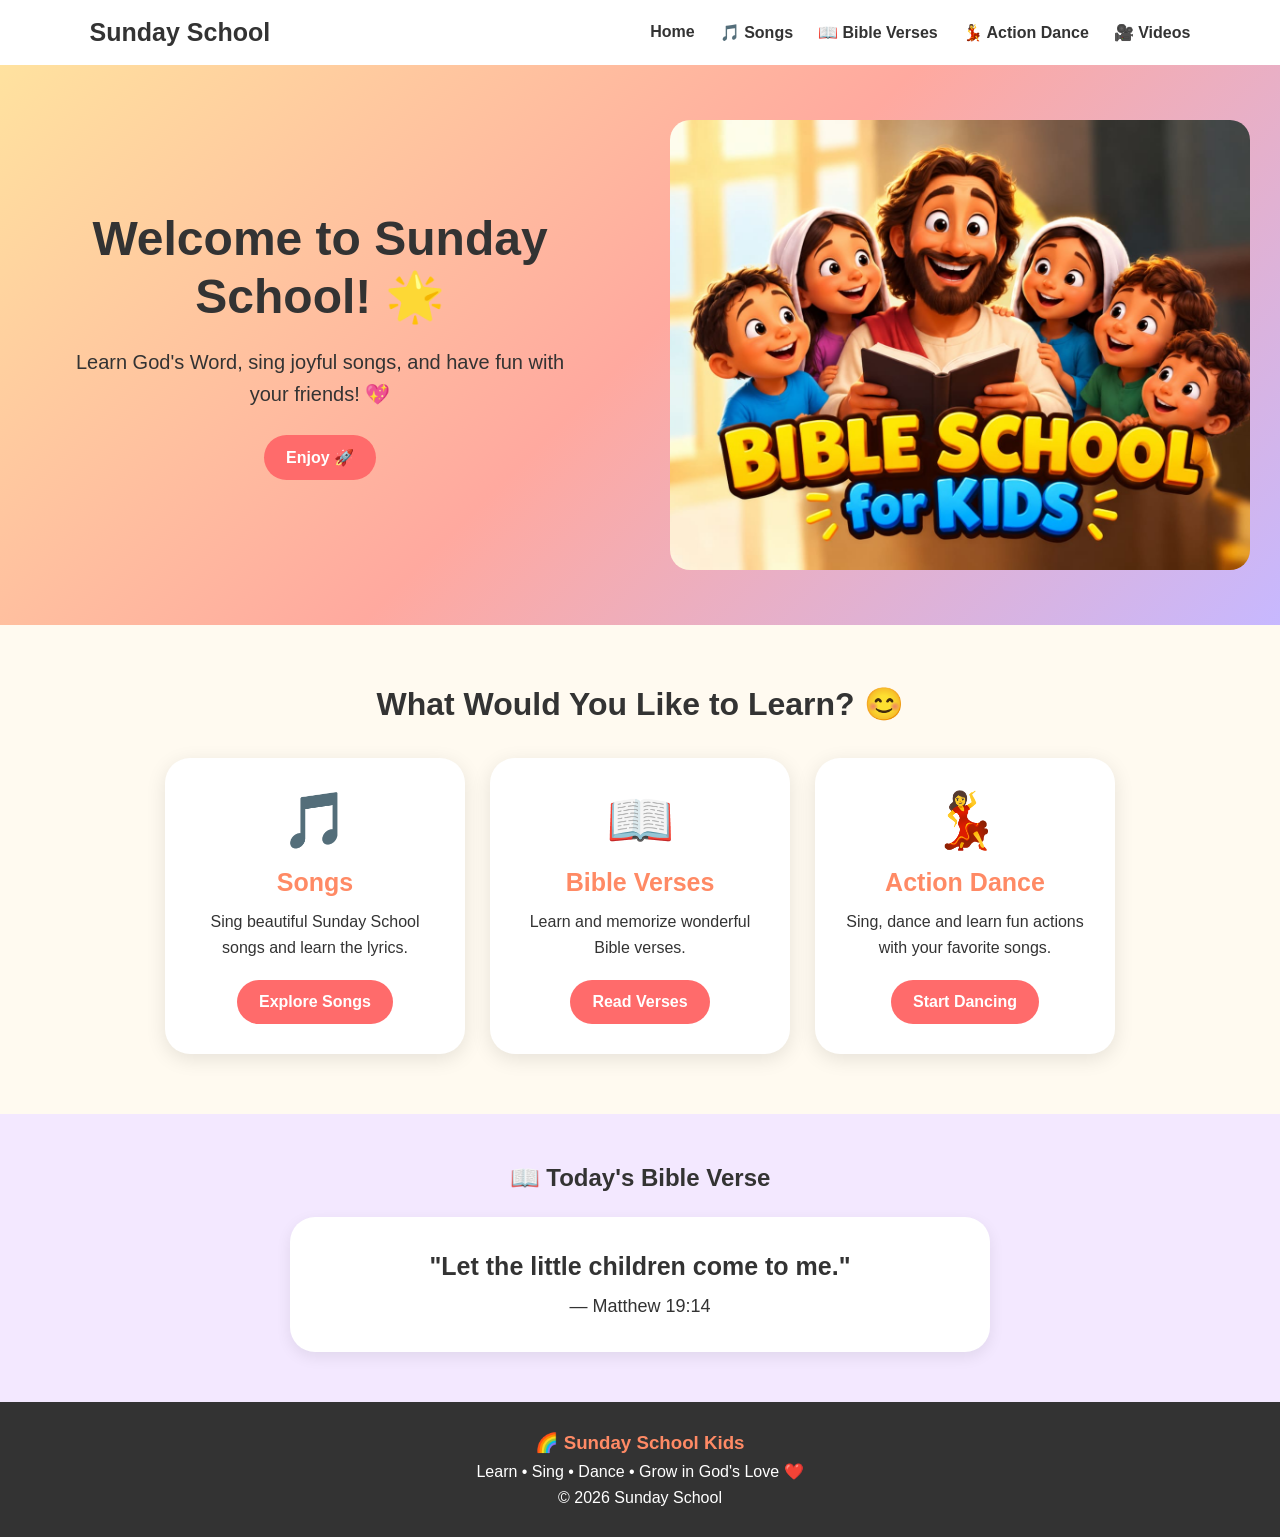
==== index.html @ cd42aa2e "Update index.html" ====
<!DOCTYPE html>
<html lang="en">

<head>

    <meta charset="UTF-8">

    <meta name="viewport"
          content="width=device-width, initial-scale=1.0">

    <title>Sunday School Kids</title>

    <link rel="stylesheet" href="style.css">

</head>


<body>


    <!-- =========================
         NAVIGATION
    ========================== -->

    <header>

        <div class="logo">
            Sunday School
        </div>

        <nav>

            <a href="index.html">
                Home
            </a>

            <a href="songs.html">
                🎵 Songs
            </a>

            <a href="verses.html">
                📖 Bible Verses
            </a>

            <a href="dance.html">
                💃 Action Dance
            </a>

            <a href="video.html">
                🎥 Videos
            </a>

        </nav>

    </header>


    <!-- =========================
         HERO SECTION
         TWO PARTS
    ========================== -->

    <section class="hero">


        <!-- =========================
             LEFT PART
             BACKGROUND + TEXT
        ========================== -->

        <div class="hero-left">

            <h1>
                Welcome to Sunday School! 🌟
            </h1>

            <p>
                Learn God's Word, sing joyful songs,
                and have fun with your friends! 💖
            </p>

            <button onclick="Enjoy()">
                Enjoy 🚀
            </button>

        </div>


        <!-- =========================
             RIGHT PART
             IMAGE
        ========================== -->

        <div class="hero-right">

            <img
                src="school.jpeg"
                alt="Bible School for Kids">

        </div>


    </section>


    <!-- =========================
         MAIN FEATURES
    ========================== -->

    <section class="features">

        <h2>
            What Would You Like to Learn? 😊
        </h2>


        <div class="cards">


            <!-- =========================
                 SONGS
            ========================== -->

            <div class="card songs">

                <div class="icon">
                    🎵
                </div>

                <h3>
                    Songs
                </h3>

                <p>
                    Sing beautiful Sunday School songs
                    and learn the lyrics.
                </p>

                <button
                    onclick="window.location.href='songs.html'">

                    Explore Songs

                </button>

            </div>


            <!-- =========================
                 BIBLE VERSES
            ========================== -->

            <div class="card verses">

                <div class="icon">
                    📖
                </div>

                <h3>
                    Bible Verses
                </h3>

                <p>
                    Learn and memorize wonderful
                    Bible verses.
                </p>

                <button
                    onclick="window.location.href='verses.html'">

                    Read Verses

                </button>

            </div>


            <!-- =========================
                 ACTION DANCE
            ========================== -->

            <div class="card dance">

                <div class="icon">
                    💃
                </div>

                <h3>
                    Action Dance
                </h3>

                <p>
                    Sing, dance and learn fun actions
                    with your favorite songs.
                </p>

                <button
                    onclick="window.location.href='dance.html'">

                    Start Dancing

                </button>

            </div>


        </div>

    </section>


    <!-- =========================
         BIBLE VERSE
    ========================== -->

    <section class="verse-section">

        <h2>
            📖 Today's Bible Verse
        </h2>

        <div class="verse-card">

            <p class="verse">
                "Let the little children come to me."
            </p>

            <p class="reference">
                — Matthew 19:14
            </p>

        </div>

    </section>


    <!-- =========================
         FOOTER
    ========================== -->

    <footer>

        <h3>
            🌈 Sunday School Kids
        </h3>

        <p>
            Learn • Sing • Dance • Grow in God's Love ❤️
        </p>

        <p>
            © 2026 Sunday School
        </p>

    </footer>


    <!-- =========================
         JAVASCRIPT
    ========================== -->

    <script src="script.js"></script>


</body>

</html>
---- style.css ----
/* =========================
   GENERAL
========================= */

* {
    margin: 0;
    padding: 0;
    box-sizing: border-box;
}

body {
    font-family: Arial, sans-serif;
    background: #fffaf0;
    color: #333;
}


/* =========================
   NAVIGATION
========================= */

header {
    background: white;
    padding: 18px 7%;

    display: flex;
    justify-content: space-between;
    align-items: center;

    box-shadow: 0 2px 10px rgba(0, 0, 0, 0.08);
}

.logo {
    font-size: 25px;
    font-weight: bold;
}

nav {
    display: flex;
    gap: 25px;
}

nav a {
    text-decoration: none;
    color: #333;
    font-weight: bold;
}

nav a:hover {
    color: #ff7a59;
}


/* =========================
   HERO SECTION
   TWO PARTS
========================= */

.hero {
    width: 100%;
    min-height: 560px;

    display: flex;
    flex-direction: row;

    padding: 0;
    margin: 0;

    background: linear-gradient(
        135deg,
        #ffe29f,
        #ffa99f,
        #c7b8ff
    );
}


/* =========================
   LEFT PART
   WELCOME CONTENT
========================= */

.hero-left {
    width: 50%;
    min-height: 560px;

    display: flex;
    flex-direction: column;

    justify-content: center;
    align-items: center;

    text-align: center;

    padding: 50px;

    box-sizing: border-box;
}

.hero-left h1 {
    font-size: 48px;

    margin-bottom: 20px;

    line-height: 1.2;
}

.hero-left p {
    font-size: 20px;

    line-height: 1.6;

    margin-bottom: 25px;

    max-width: 500px;
}


/* =========================
   ENJOY BUTTON
========================= */

.hero-left button {
    border: none;

    padding: 13px 22px;

    border-radius: 25px;

    background: #ff6b6b;

    color: white;

    font-size: 16px;

    font-weight: bold;

    cursor: pointer;
}

.hero-left button:hover {
    transform: scale(1.05);
}


/* =========================
   RIGHT PART
   IMAGE
========================= */

.hero-right {
    width: 50%;
    min-height: 560px;

    display: flex;

    justify-content: center;
    align-items: center;

    padding: 30px;

    box-sizing: border-box;
}


/* =========================
   SCHOOL IMAGE
========================= */

.hero-right img {
    width: 100%;

    max-width: 600px;

    height: 450px;

    object-fit: cover;

    display: block;

    border-radius: 20px;
}


/* =========================
   FEATURES
========================= */

.features {
    padding: 60px 8%;
    text-align: center;
}

.features h2 {
    font-size: 32px;
    margin-bottom: 35px;
}

.cards {
    display: flex;

    justify-content: center;

    gap: 25px;

    flex-wrap: wrap;
}

.card {
    width: 300px;

    padding: 30px;

    border-radius: 25px;

    background: white;

    box-shadow: 0 5px 20px rgba(0, 0, 0, 0.1);

    transition: 0.3s;
}

.card:hover {
    transform: translateY(-8px);
}

.icon {
    font-size: 55px;
    margin-bottom: 15px;
}

.card h3 {
    font-size: 25px;
    margin-bottom: 12px;
}

.card p {
    line-height: 1.6;
    margin-bottom: 20px;
}


/* =========================
   CARD BUTTONS
========================= */

.card button {
    border: none;

    padding: 13px 22px;

    border-radius: 25px;

    background: #ff6b6b;

    color: white;

    font-size: 16px;

    font-weight: bold;

    cursor: pointer;
}

.card button:hover {
    transform: scale(1.05);
}


/* =========================
   BIBLE VERSE
========================= */

.verse-section {
    padding: 50px 8%;

    text-align: center;

    background: #f3e8ff;
}

.verse-section h2 {
    margin-bottom: 25px;
}

.verse-card {
    max-width: 700px;

    margin: auto;

    background: white;

    padding: 35px;

    border-radius: 25px;

    box-shadow: 0 5px 15px rgba(0, 0, 0, 0.08);
}

.verse {
    font-size: 25px;

    font-weight: bold;

    margin-bottom: 15px;
}

.reference {
    font-size: 18px;
}


/* =========================
   FOOTER
========================= */

footer {
    text-align: center;

    padding: 30px;

    background: #333;

    color: white;
}

footer p {
    margin-top: 8px;
}


/* =========================
   MOBILE
========================= */

@media (max-width: 768px) {

    header {
        flex-direction: column;
        gap: 15px;
    }

    nav {
        flex-wrap: wrap;

        justify-content: center;

        gap: 12px;
    }


    /* HERO BECOMES VERTICAL */

    .hero {
        flex-direction: column;

        min-height: auto;
    }


    /* LEFT PART */

    .hero-left {
        width: 100%;

        min-height: 350px;

        padding: 40px 20px;
    }


    /* RIGHT PART */

    .hero-right {
        width: 100%;

        min-height: auto;

        padding: 20px;
    }


    /* IMAGE */

    .hero-right img {
        width: 100%;

        max-width: 600px;

        height: auto;
    }


    /* HEADING */

    .hero-left h1 {
        font-size: 35px;
    }


    /* TEXT */

    .hero-left p {
        font-size: 18px;
    }

}


/* =========================
   SONGS PAGE
========================= */

.songs-hero {
    text-align: center;

    padding: 60px 20px;

    background: linear-gradient(
        135deg,
        #ffe29f,
        #ffa99f,
        #c7b8ff
    );
}

.songs-hero h1 {
    font-size: 42px;

    margin-bottom: 15px;
}

.songs-hero p {
    font-size: 20px;
}


/* =========================
   SONG SEARCH
========================= */

.song-search {
    text-align: center;

    padding: 30px;
}

.song-search input {
    width: 80%;

    max-width: 600px;

    padding: 15px 20px;

    border: 2px solid #ddd;

    border-radius: 30px;

    font-size: 17px;
}


/* =========================
   ALPHABET
========================= */

.alphabet {
    text-align: center;

    padding: 10px 20px 30px;
}

.alphabet button {
    margin: 5px;

    padding: 10px 16px;

    border: none;

    border-radius: 20px;

    background: #ff8a65;

    color: white;

    font-weight: bold;

    cursor: pointer;
}

.alphabet button:hover {
    transform: scale(1.05);
}


/* =========================
   SONGS
========================= */

.songs-container {
    padding: 30px 8% 70px;

    display: flex;

    justify-content: center;

    gap: 25px;

    flex-wrap: wrap;
}

.song-card {
    width: 310px;

    padding: 30px;

    background: white;

    border-radius: 25px;

    text-align: center;

    box-shadow: 0 5px 20px rgba(0, 0, 0, 0.1);

    transition: 0.3s;
}

.song-card:hover {
    transform: translateY(-8px);
}

.song-icon {
    font-size: 60px;

    margin-bottom: 15px;
}

.song-card h2 {
    font-size: 23px;

    margin-bottom: 12px;
}

.song-card p {
    line-height: 1.5;

    margin-bottom: 20px;
}

.song-card button {
    border: none;

    padding: 10px 15px;

    margin: 5px;

    border-radius: 20px;

    background: #ff6b6b;

    color: white;

    cursor: pointer;

    font-weight: bold;
}


/* =========================
   POPUP
========================= */

.popup {
    display: none;

    position: fixed;

    top: 0;
    left: 0;

    width: 100%;
    height: 100%;

    background: rgba(0, 0, 0, 0.6);

    justify-content: center;

    align-items: center;

    padding: 20px;
}

.popup-content {
    background: white;

    max-width: 600px;

    width: 100%;

    max-height: 80vh;

    overflow-y: auto;

    padding: 35px;

    border-radius: 25px;

    position: relative;
}

.popup-content h2 {
    margin-bottom: 20px;
}

.close {
    position: absolute;

    right: 20px;
    top: 10px;

    font-size: 35px;

    cursor: pointer;
}


/* =========================
   SIMPLE SONG PAGE
========================= */

.song {
    background: white;

    width: 300px;

    margin: 30px auto;

    padding: 25px;

    border-radius: 20px;

    box-shadow: 0 5px 15px #ccc;
}

#lyrics {
    display: none;

    background: white;

    max-width: 500px;

    margin: 20px auto;

    padding: 25px;

    border-radius: 20px;
}

h3 {
    color: #ff8a65;
}
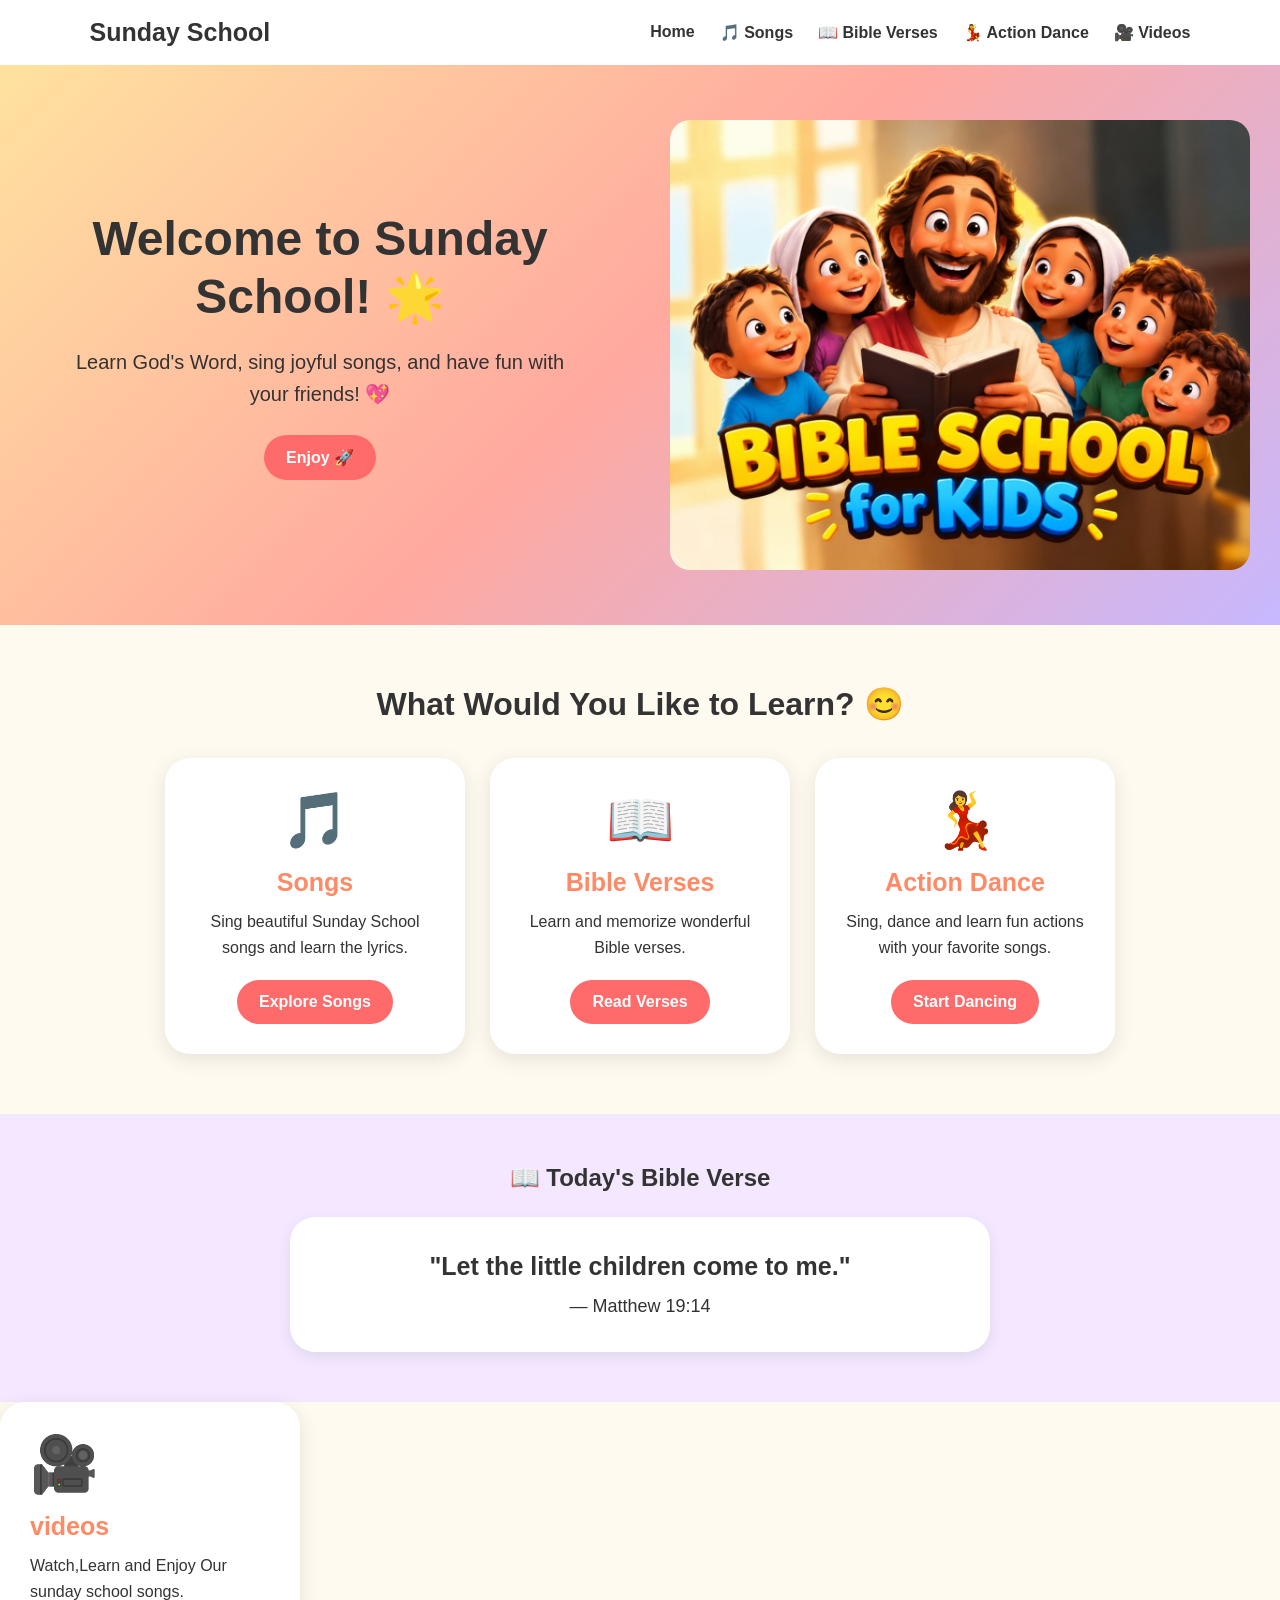
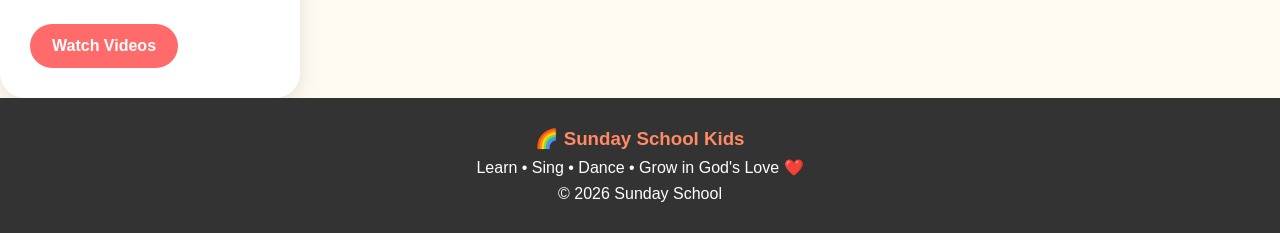
==== commit 8b49ebed: "Update index.html" ====
--- a/index.html
+++ b/index.html
@@ -203,6 +203,8 @@
 
             </div>
 
+         
+
 
         </div>
 
@@ -233,6 +235,35 @@
 
     </section>
 
+    
+
+            <!-- =========================
+                 SONGS
+            ========================== -->
+
+            <div class="card video">
+
+                <div class="icon">
+                    🎥
+                </div>
+
+                <h3>
+                    videos
+                </h3>
+
+                <p>
+                    Watch,Learn and Enjoy Our sunday school songs.
+                </p>
+
+                <button
+                    onclick="window.location.href='video.html'">
+
+                    Watch Videos
+
+                </button>
+
+            </div>
+
 
     <!-- =========================
          FOOTER
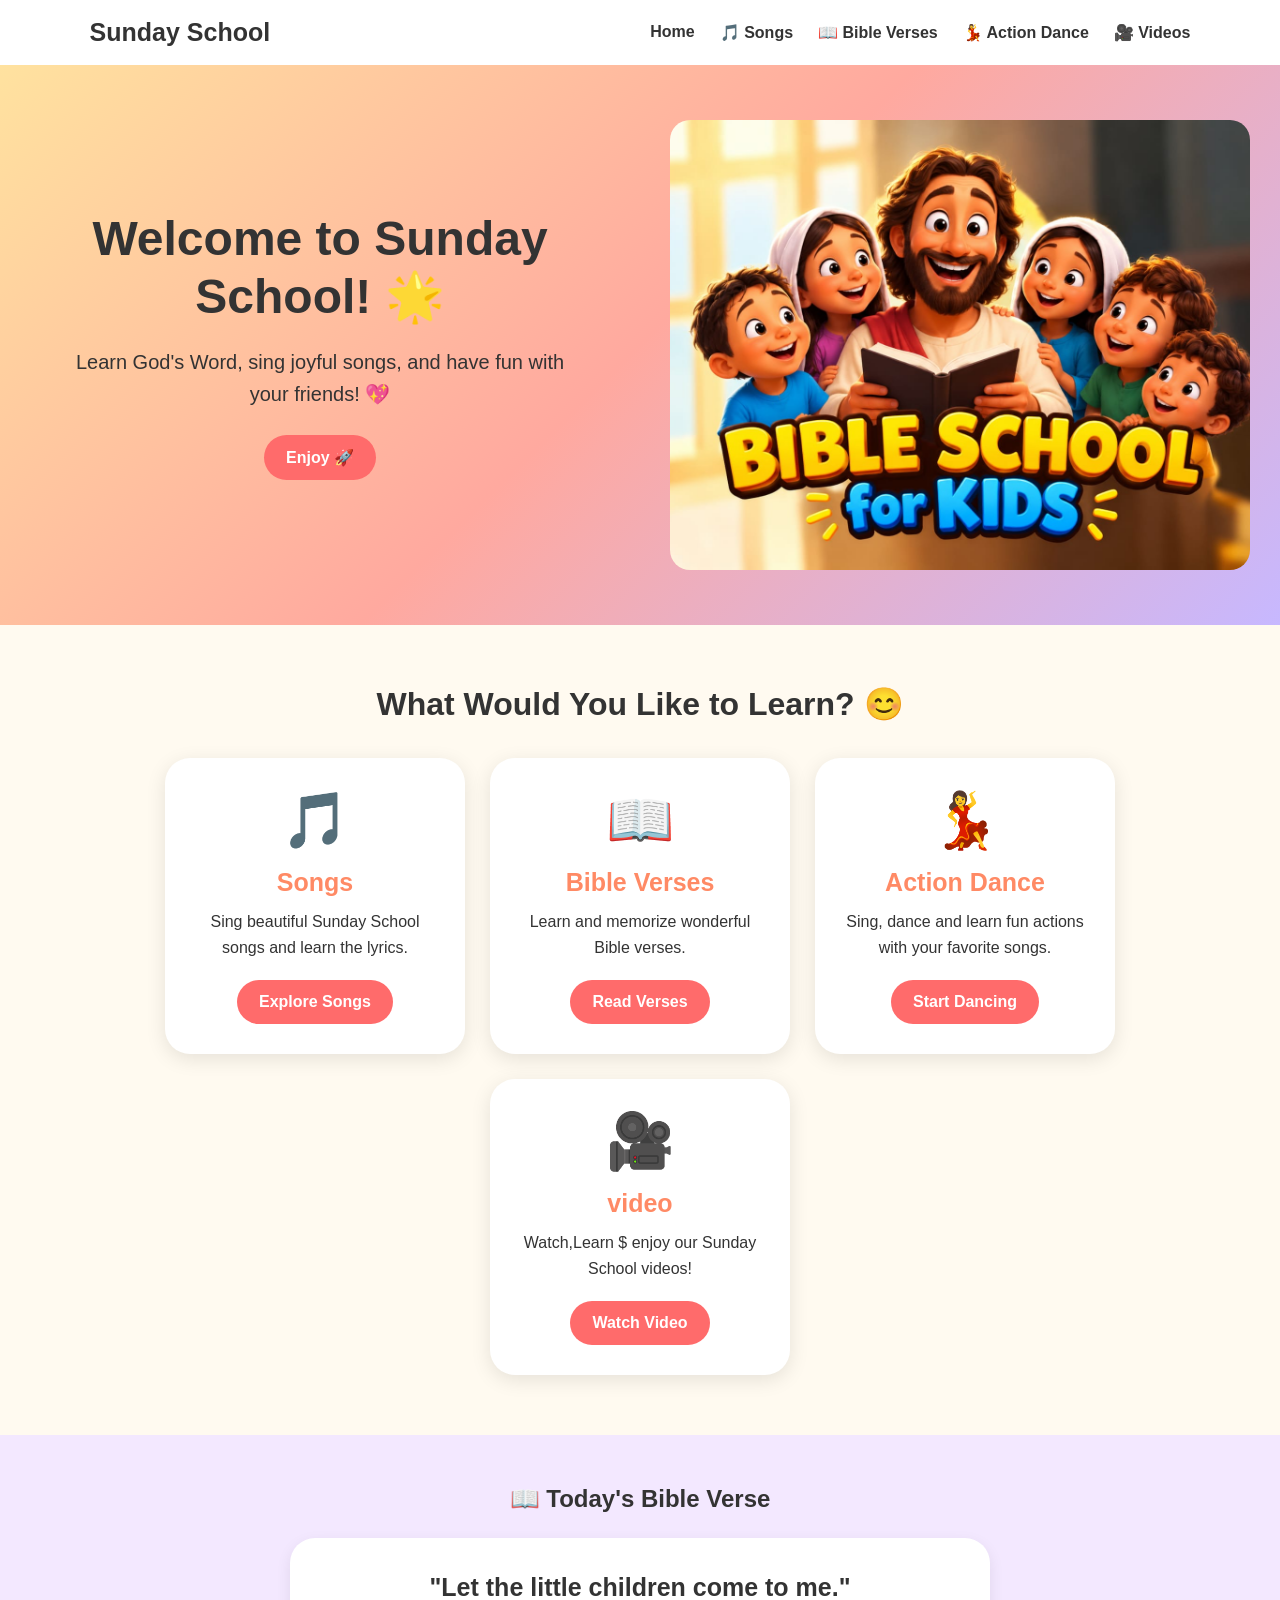
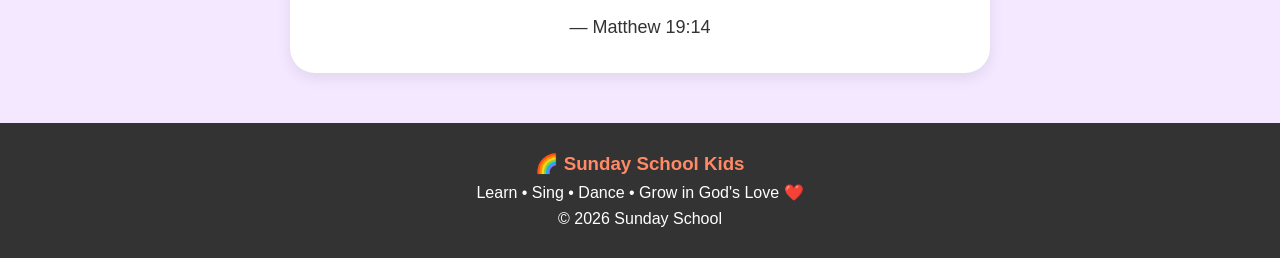
==== commit ebbf34db: "Update index.html" ====
--- a/index.html
+++ b/index.html
@@ -202,9 +202,27 @@
                 </button>
 
             </div>
-
-         
-
+            
+            <!-- =========================
+                 VIDEO
+            ========================== -->
+           <div class="card video">
+
+                <div class="icon">
+                    🎥
+                </div>
+
+                <h3>video</h3>
+
+                <p>
+                  Watch,Learn $ enjoy our Sunday School videos!
+                </p>
+
+                <button onclick="window.location.href='video.html'">
+                    Watch Video
+                </button>
+
+            </div>
 
         </div>
 
@@ -237,32 +255,8 @@
 
     
 
-            <!-- =========================
-                 SONGS
-            ========================== -->
-
-            <div class="card video">
-
-                <div class="icon">
-                    🎥
-                </div>
-
-                <h3>
-                    videos
-                </h3>
-
-                <p>
-                    Watch,Learn and Enjoy Our sunday school songs.
-                </p>
-
-                <button
-                    onclick="window.location.href='video.html'">
-
-                    Watch Videos
-
-                </button>
-
-            </div>
+           
+
 
 
     <!-- =========================
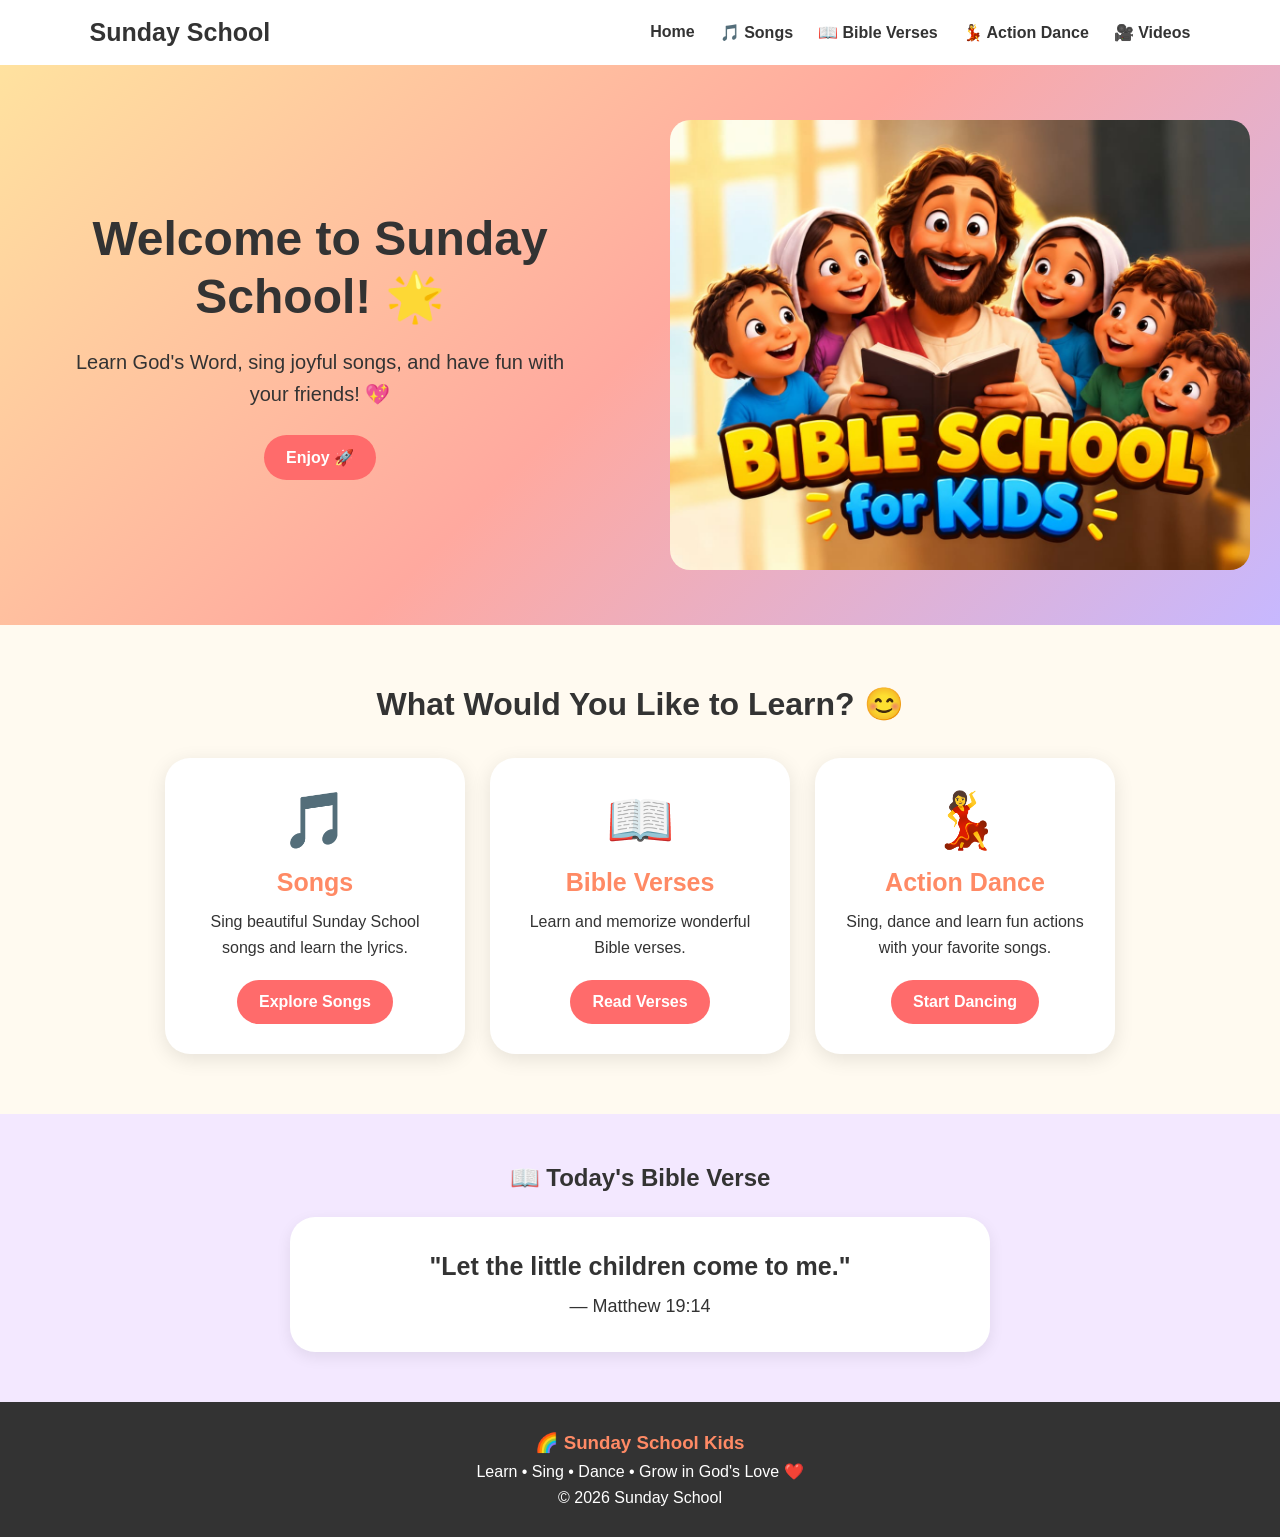
==== commit 4b2b7765: "Update index.html" ====
--- a/index.html
+++ b/index.html
@@ -202,27 +202,7 @@
                 </button>
 
             </div>
-            
-            <!-- =========================
-                 VIDEO
-            ========================== -->
-           <div class="card video">
-
-                <div class="icon">
-                    🎥
-                </div>
-
-                <h3>video</h3>
-
-                <p>
-                  Watch,Learn $ enjoy our Sunday School videos!
-                </p>
-
-                <button onclick="window.location.href='video.html'">
-                    Watch Video
-                </button>
-
-            </div>
+       
 
         </div>
 
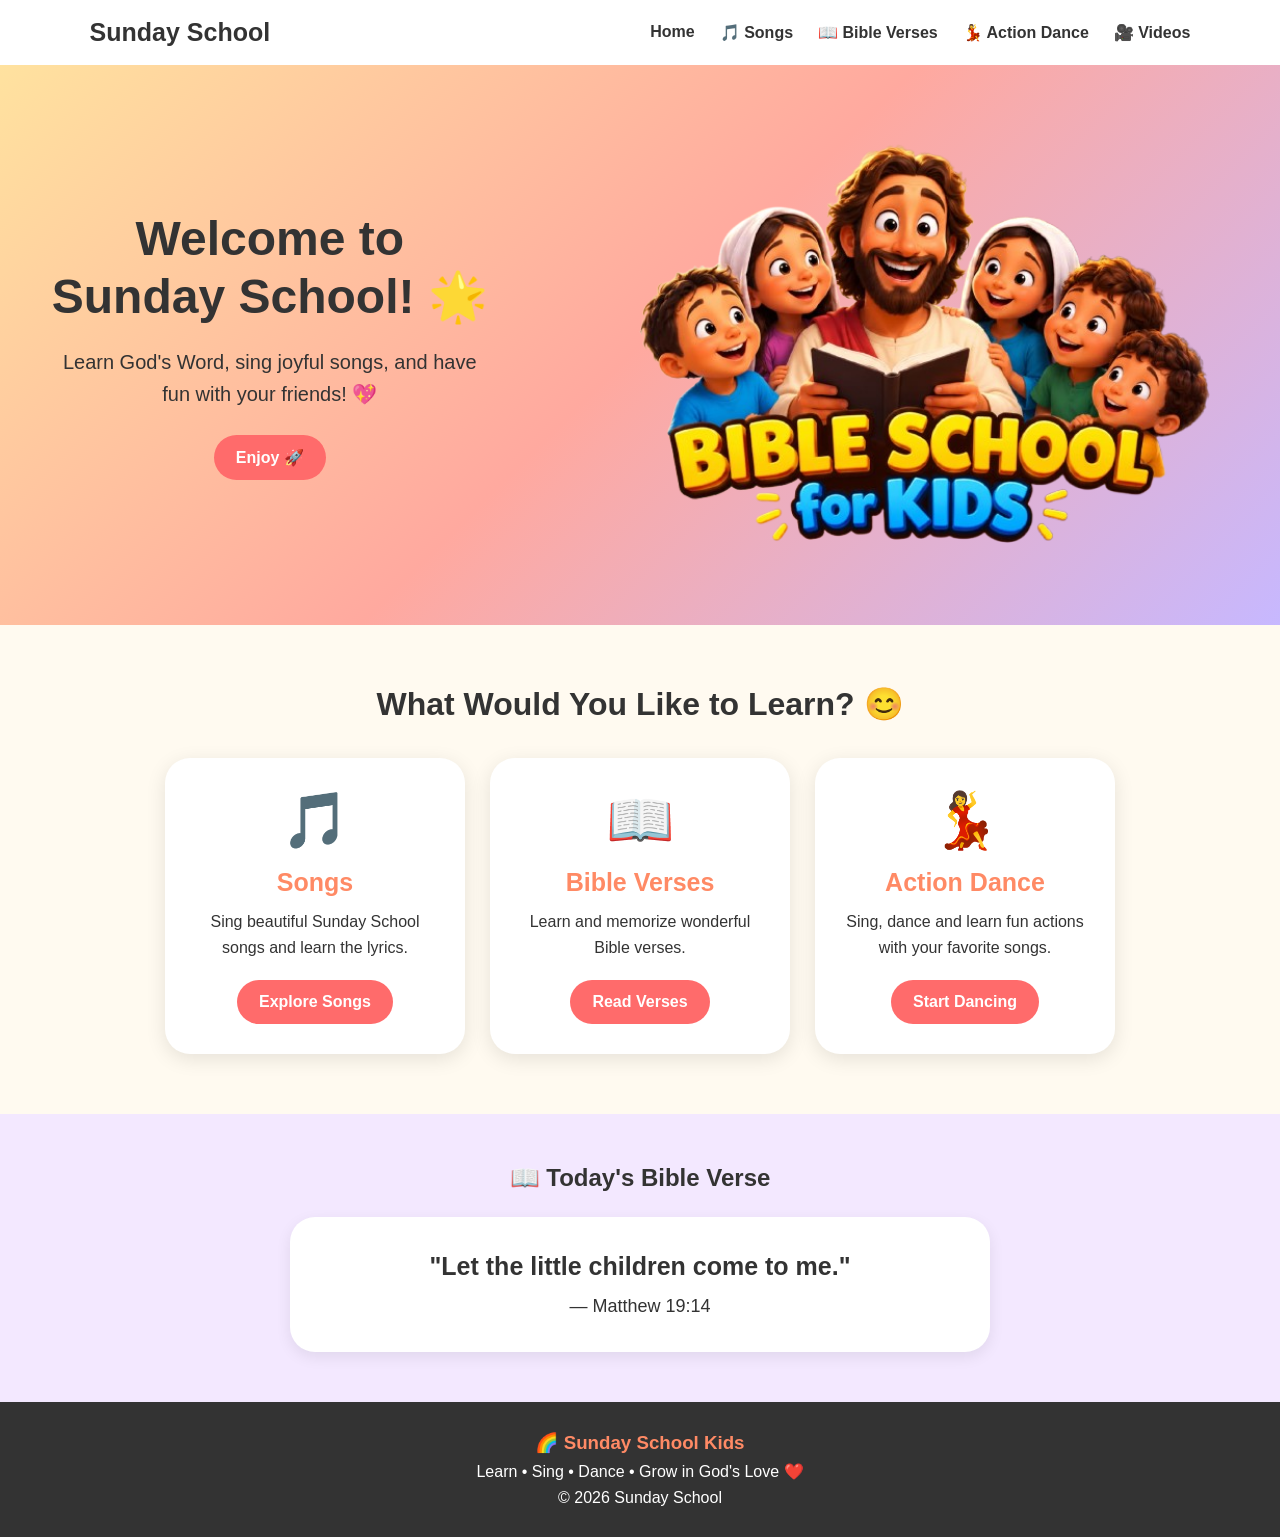
==== commit 9d0d884f: "Update index.html" ====
--- a/index.html
+++ b/index.html
@@ -94,7 +94,7 @@
         <div class="hero-right">
 
             <img
-                src="school.jpeg"
+                src="school.png"
                 alt="Bible School for Kids">
 
         </div>
--- a/style.css
+++ b/style.css
@@ -149,7 +149,7 @@
 ========================= */
 
 .hero-right {
-    width: 50%;
+    width: 70%;
     min-height: 560px;
 
     display: flex;
@@ -658,4 +658,4 @@
 
 h3 {
     color: #ff8a65;
-}+}
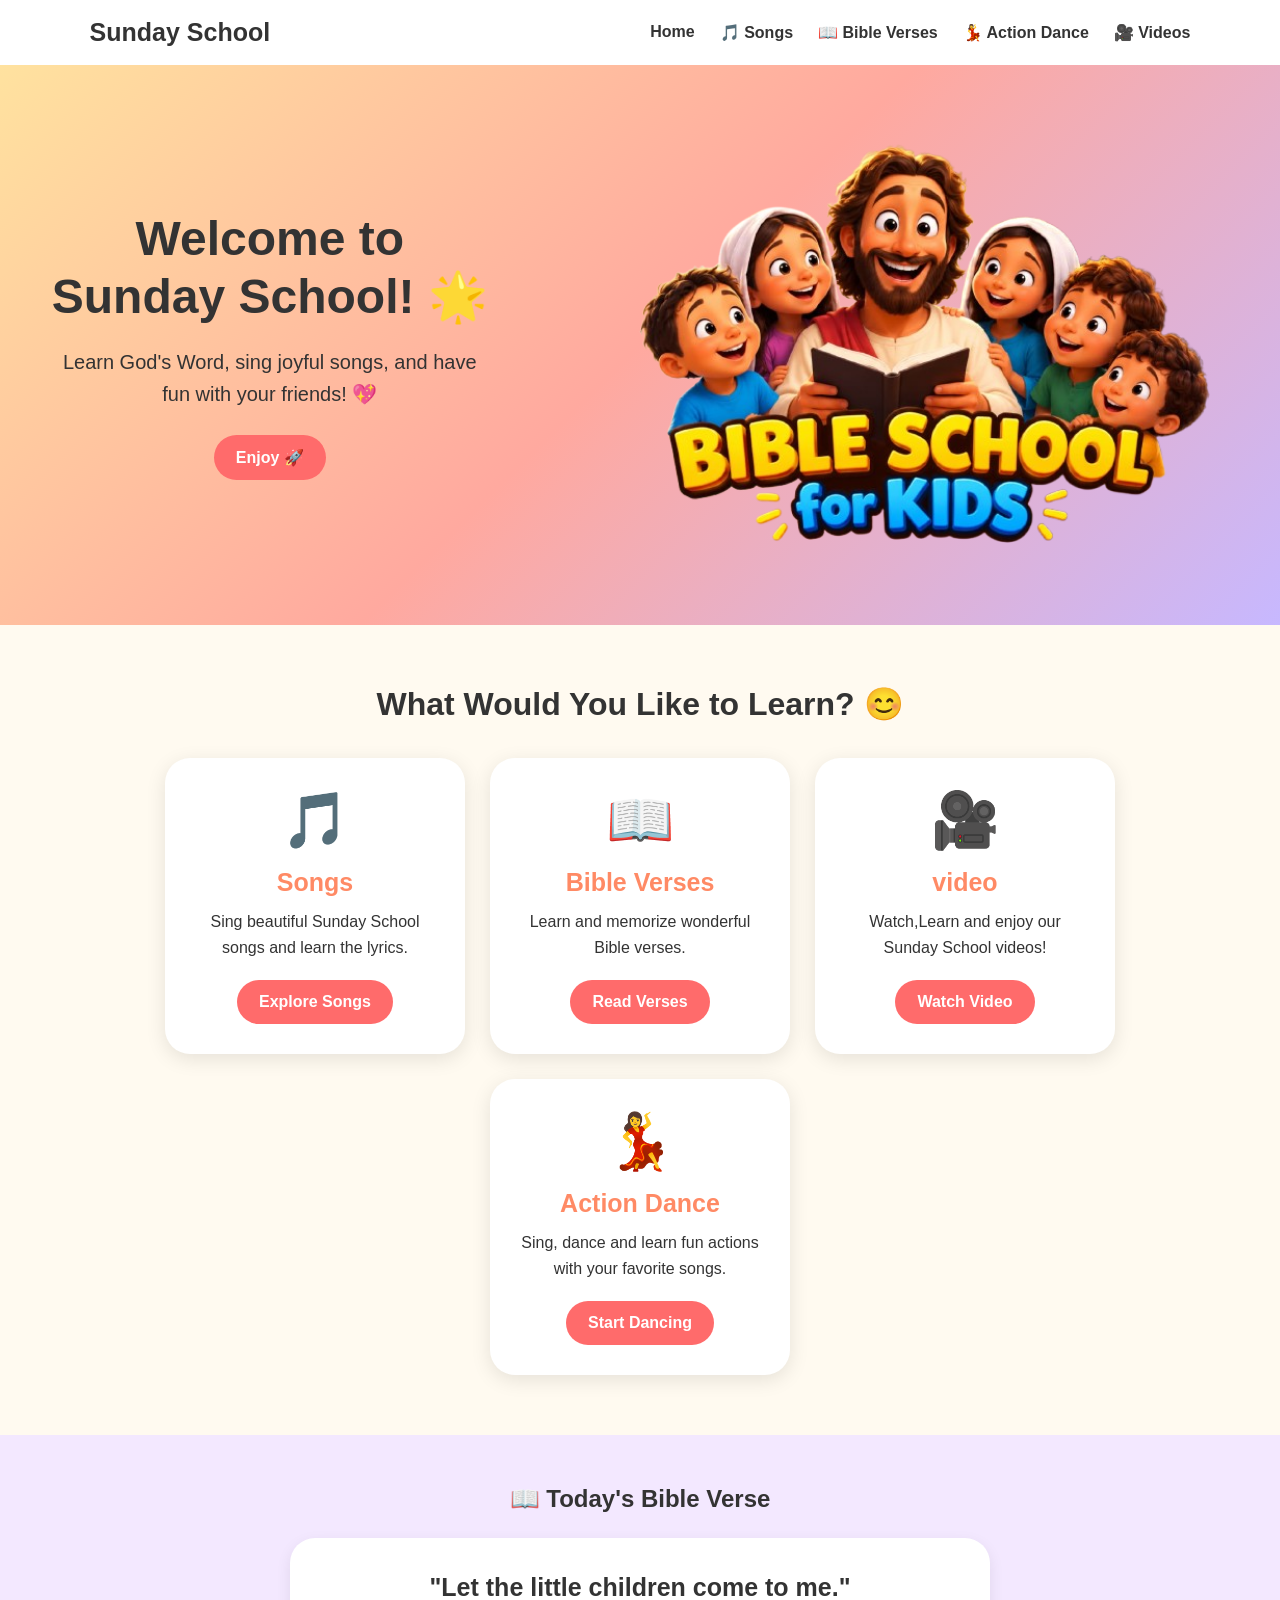
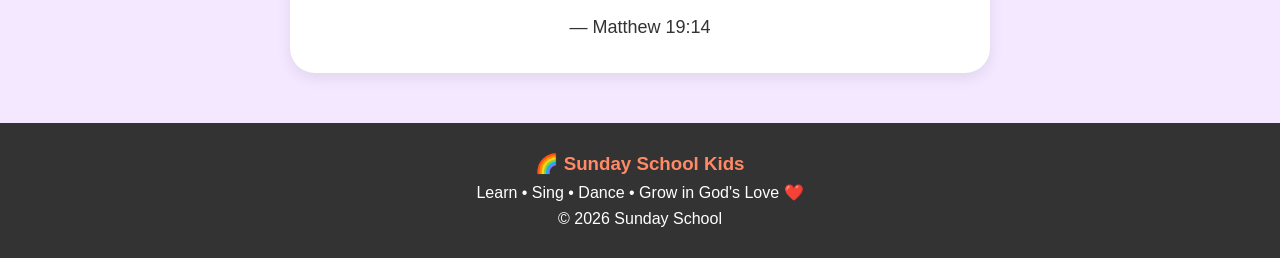
==== commit 2168d2df: "Update index.html" ====
--- a/index.html
+++ b/index.html
@@ -174,6 +174,22 @@
 
             </div>
 
+             <div class="card video">
+
+                <div class="icon">🎥</div>
+
+                <h3>video</h3>
+
+                <p>
+                  Watch,Learn and enjoy our Sunday School videos!
+                </p>
+
+                <button onclick="window.location.href='video.html'">
+                    Watch Video
+                </button>
+
+            </div>
+
 
             <!-- =========================
                  ACTION DANCE
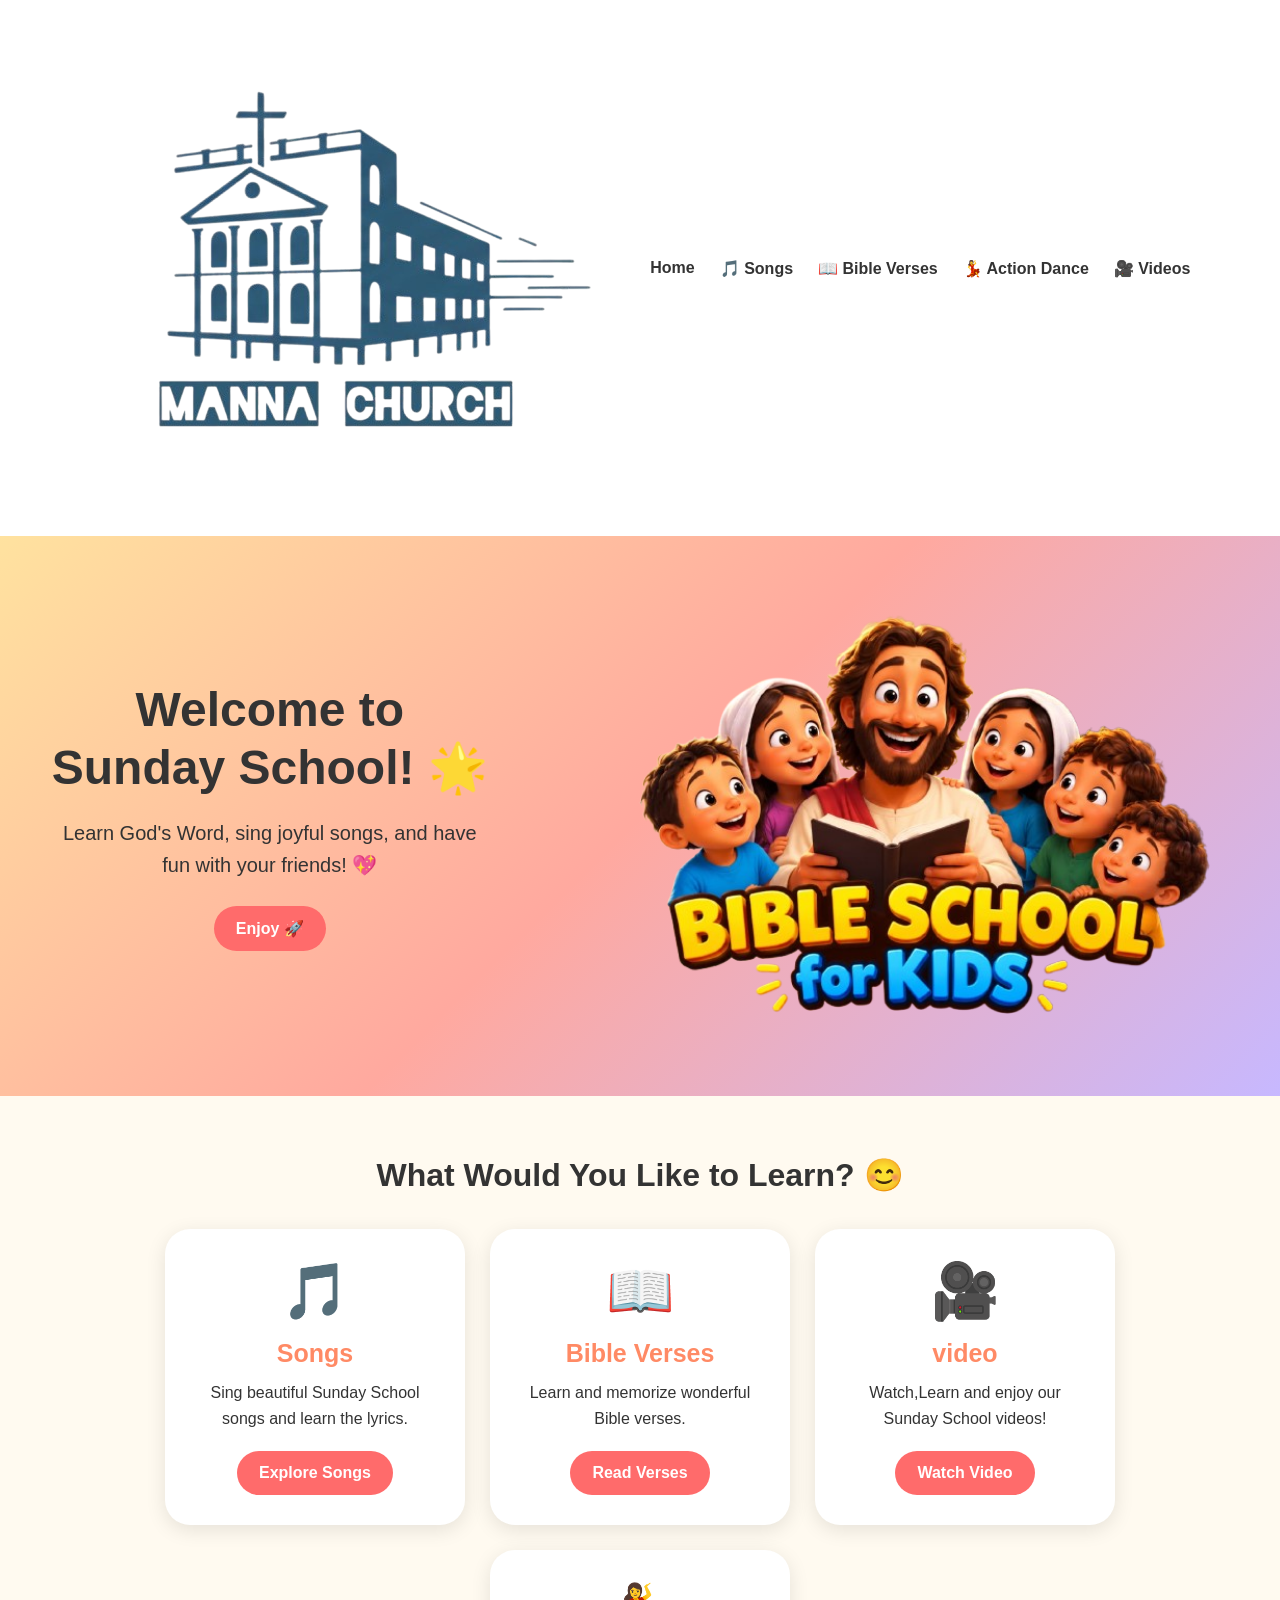
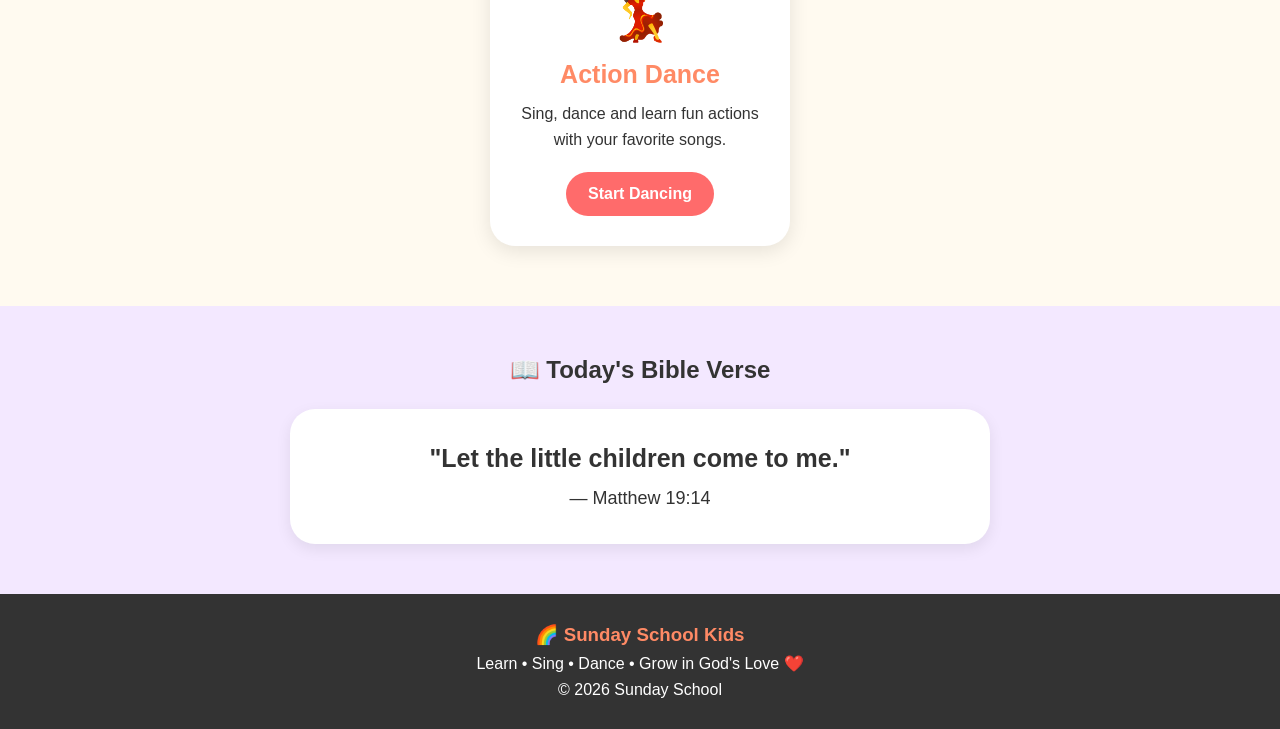
==== commit 92086891: "Update index.html" ====
--- a/index.html
+++ b/index.html
@@ -25,7 +25,7 @@
     <header>
 
         <div class="logo">
-            Sunday School
+            <img src="church.png">
         </div>
 
         <nav>
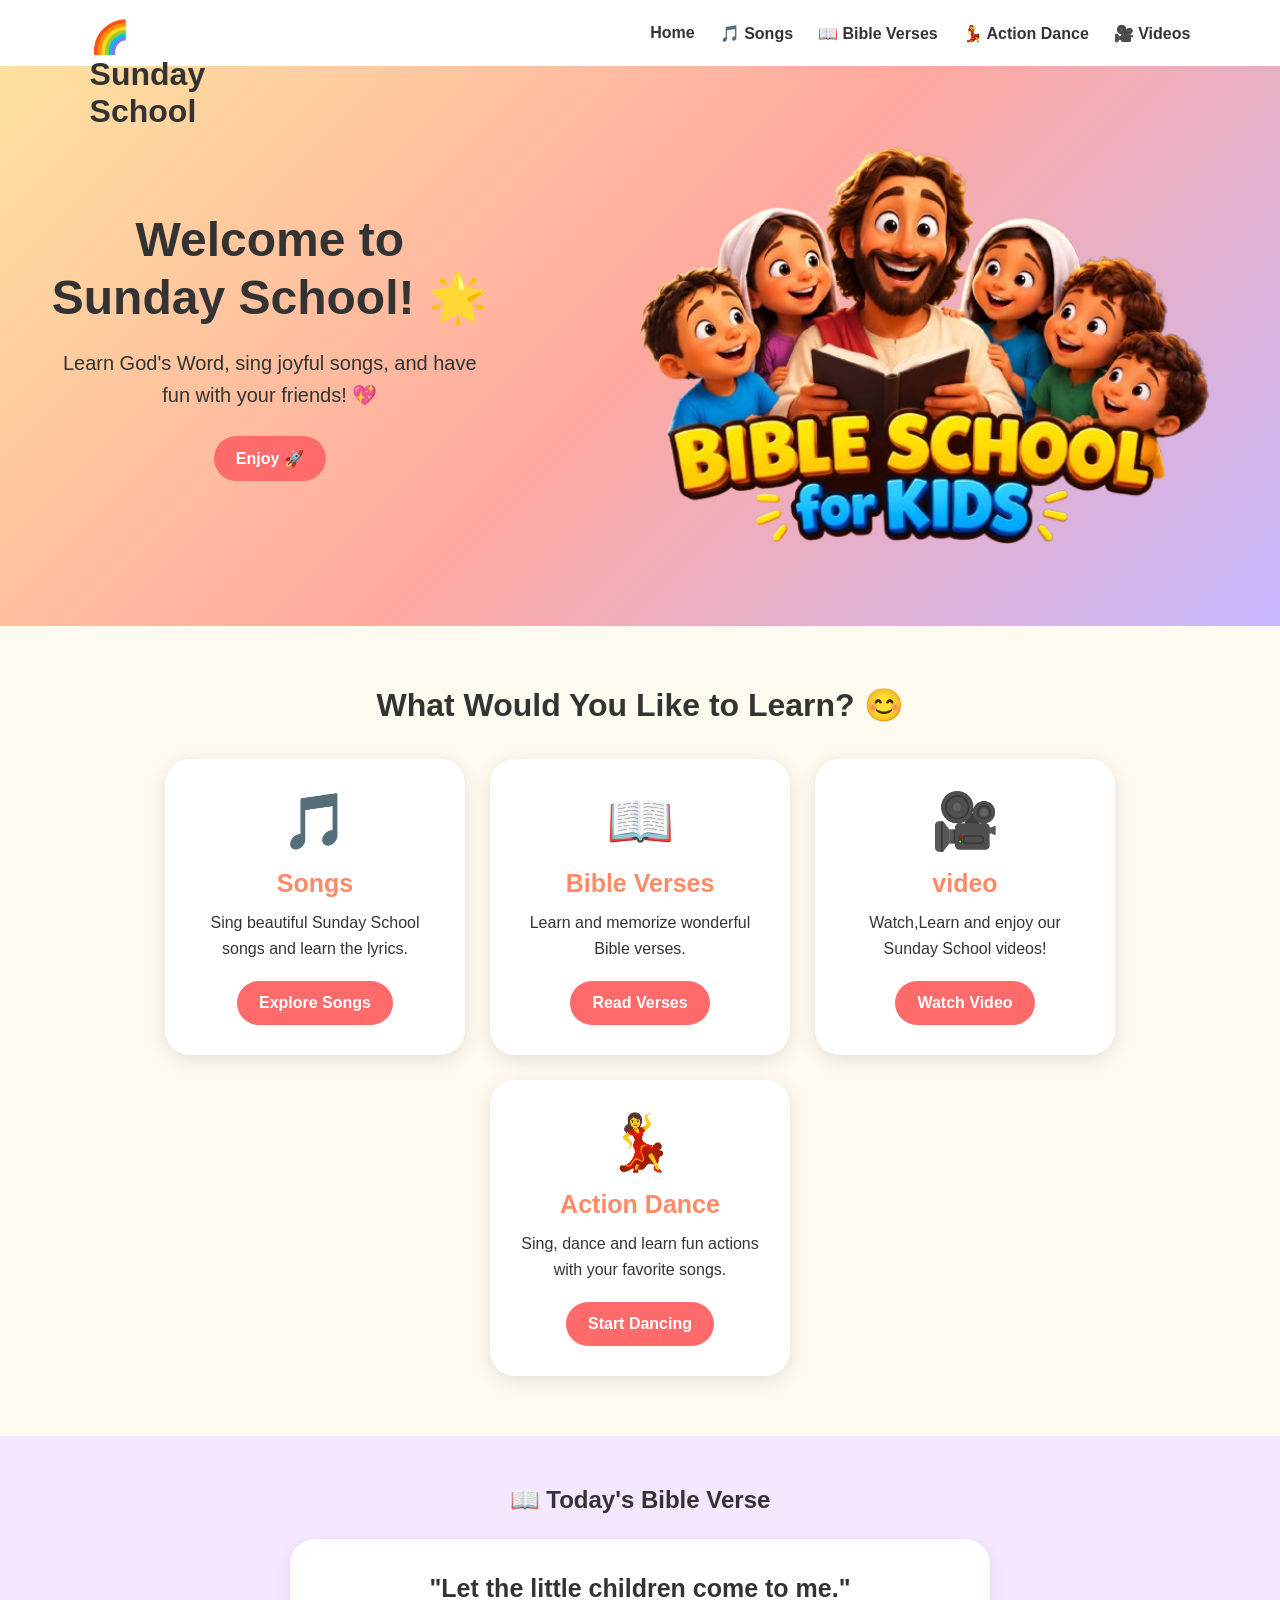
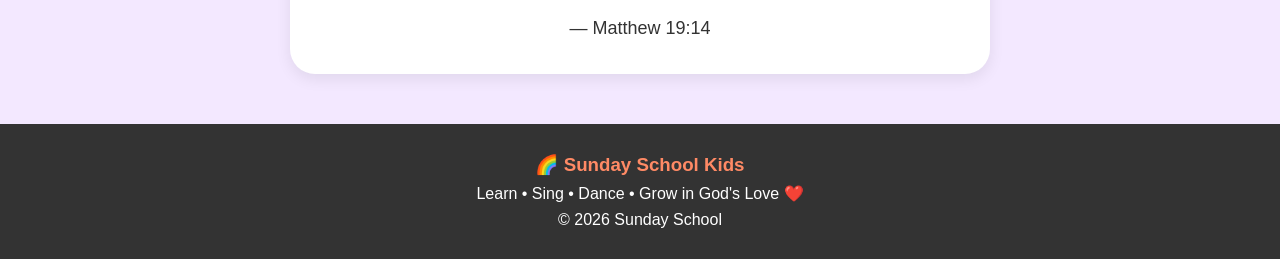
==== commit 3292e5b2: "Update index.html" ====
--- a/index.html
+++ b/index.html
@@ -25,7 +25,7 @@
     <header>
 
         <div class="logo">
-            <img src="church.png">
+            <h1>🌈 Sunday School</h1>
         </div>
 
         <nav>
--- a/style.css
+++ b/style.css
@@ -31,8 +31,10 @@
 }
 
 .logo {
-    font-size: 25px;
-    font-weight: bold;
+    width:30px;
+    height:30px;
+   boder-radius:50%;
+   
 }
 
 nav {
